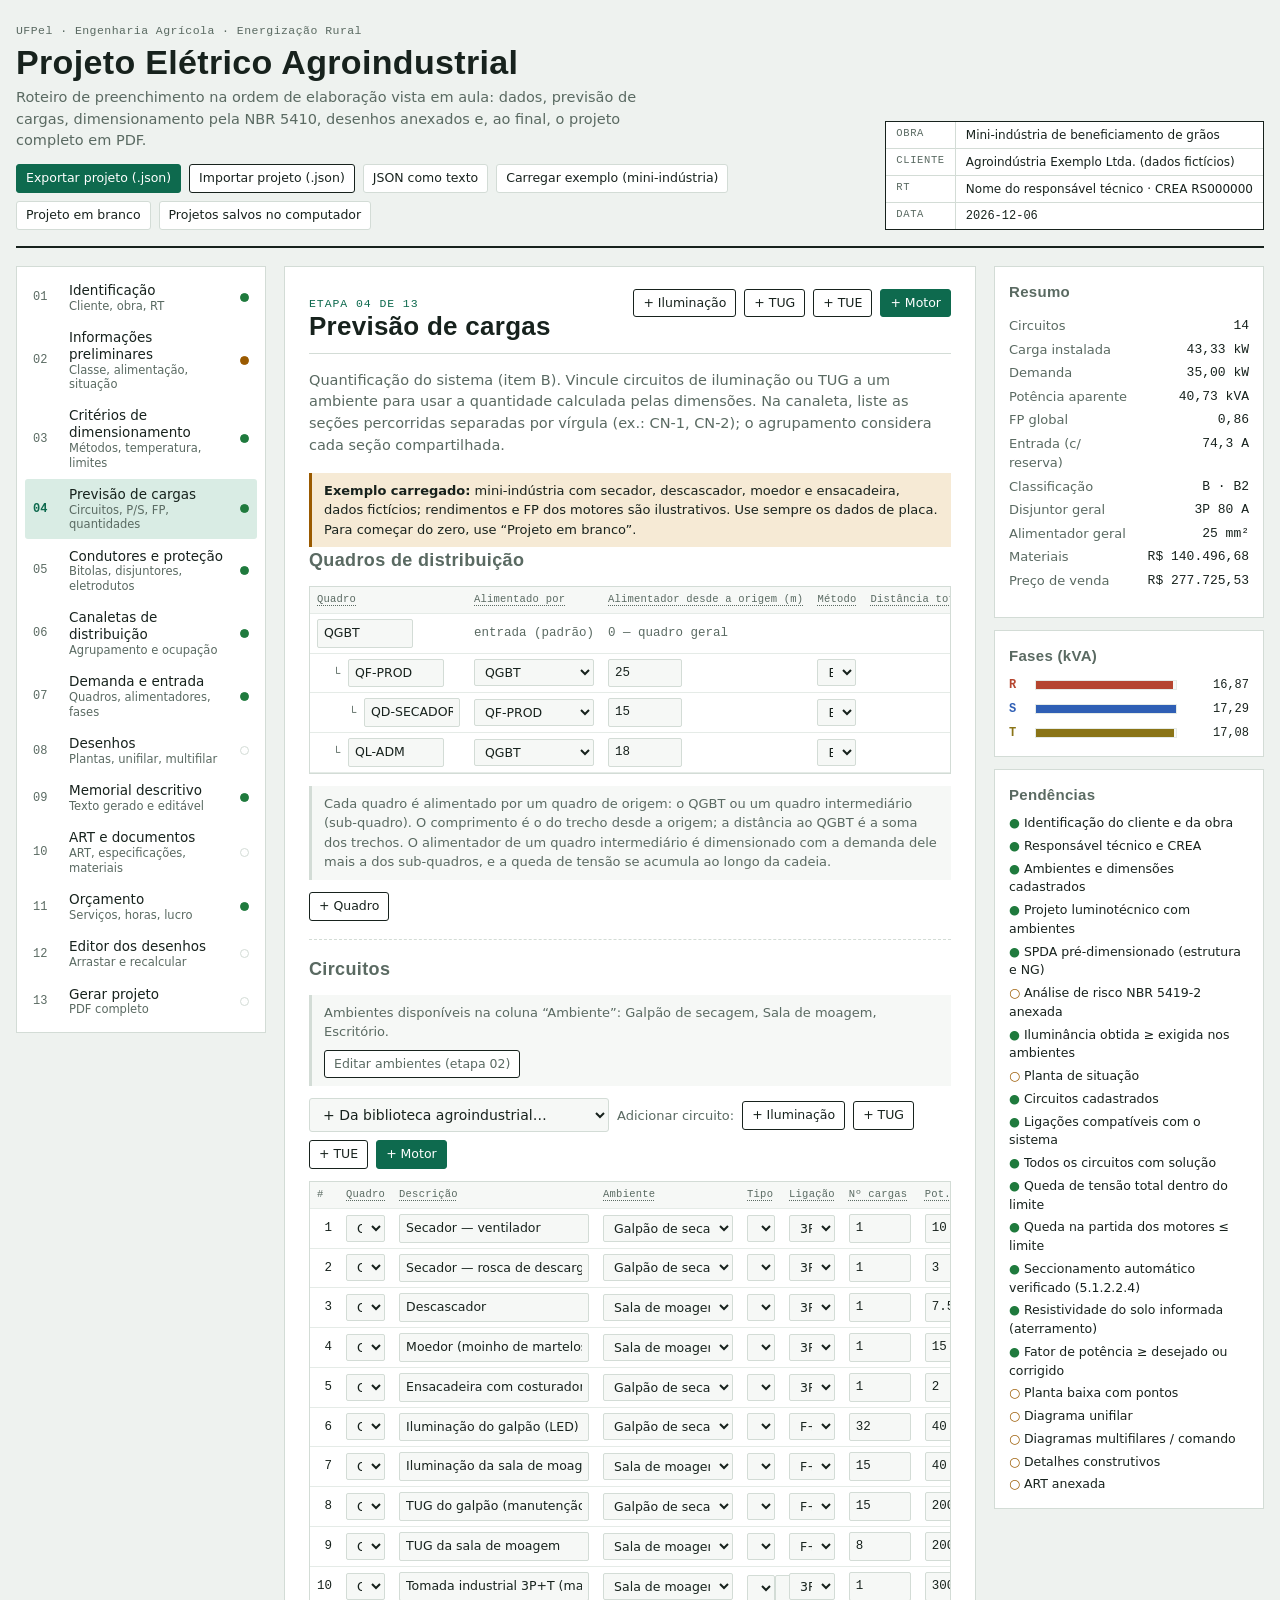
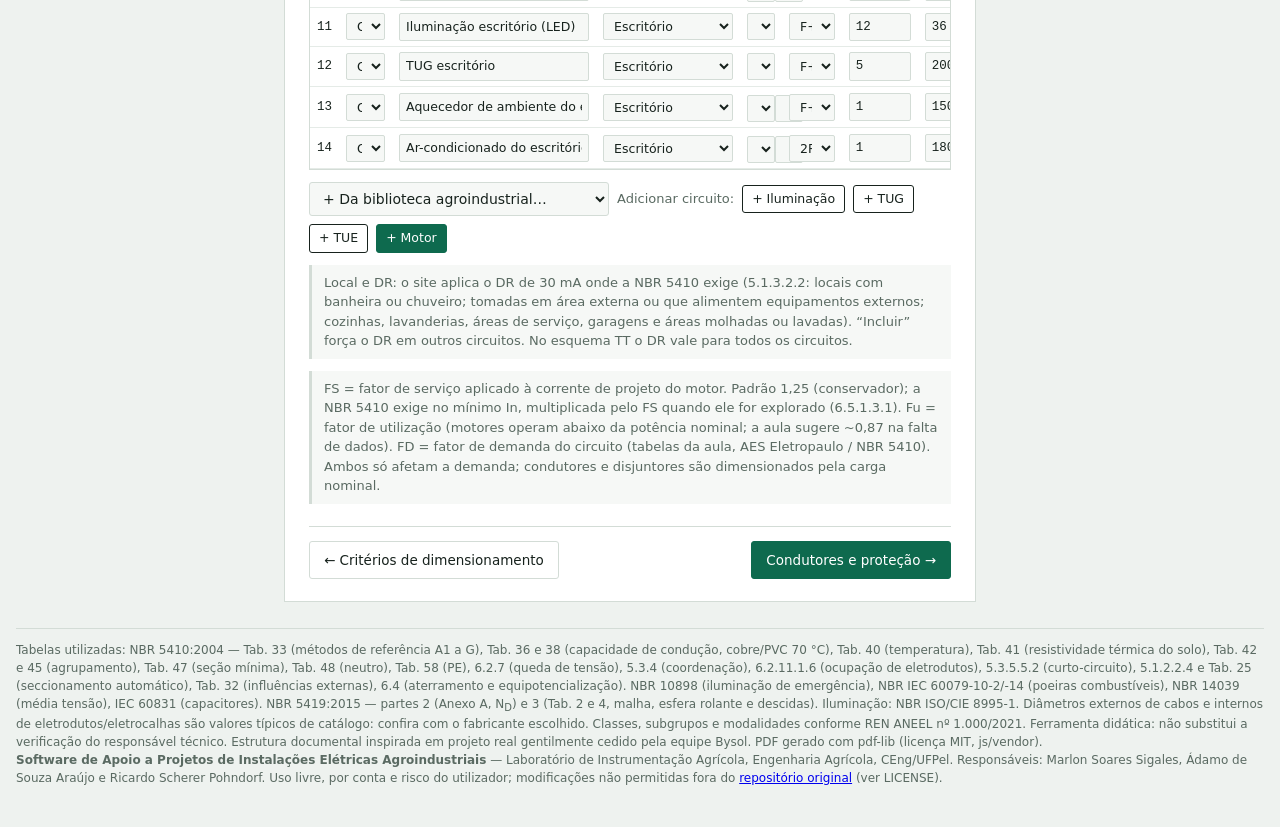
==== index.html @ 87362d8b "Duplo clique na planta abre o editor dos desenhos O croqui da planta (etapa 02 e, agora também, etap" ====
<!doctype html>
<html lang="pt-BR">
<head>
<meta charset="utf-8">
<meta name="viewport" content="width=device-width, initial-scale=1">
<title>Projeto Elétrico Agroindustrial</title>
<link rel="stylesheet" href="css/style.css?v=20261127-1800">
<script src="js/vendor/pdf-lib.min.js"></script>
</head>
<body>
<div class="wrap">
  <header class="top">
    <div>
      <div class="eyebrow">UFPel · Engenharia Agrícola · Energização Rural</div>
      <h1>Projeto Elétrico Agroindustrial</h1>
      <p class="lead">Roteiro de preenchimento na ordem de elaboração vista em aula: dados, previsão de cargas, dimensionamento pela NBR 5410, desenhos anexados e, ao final, o projeto completo em PDF.</p>
      <div class="actions">
        <button class="btn small primary" id="btnSave" type="button">Exportar projeto (.json)</button>
        <button class="btn small" id="btnOpen" type="button">Importar projeto (.json)</button>
        <button class="btn small ghost" id="btnTxt" type="button" aria-expanded="false" aria-controls="jsonPanel">JSON como texto</button>
        <button class="btn small ghost" id="btnSample" type="button">Carregar exemplo (mini-indústria)</button>
        <button class="btn small ghost" id="btnNew" type="button">Projeto em branco</button>
        <button class="btn small ghost" id="btnSrv" type="button" aria-expanded="false" aria-controls="serverPanel">Projetos salvos no computador</button>
        <input type="file" id="fileOpen" accept=".json,application/json">
      </div>
    </div>
    <div class="stamp" id="stamp"></div>
  </header>
  <section class="jsonpanel" id="serverPanel" hidden aria-label="Projetos salvos na pasta projetos/">
    <div>
      <h3>Salvar na pasta do servidor local</h3>
      <p class="note" id="srvStatus">Verificando o servidor PHP...</p>
      <label class="f" for="srvNome">Nome do arquivo<input id="srvNome" type="text" placeholder="ex.: mini-industria-turma-a"></label>
      <label class="chk"><input type="checkbox" id="srvAnexos" checked> Incluir anexos (desenhos) no arquivo</label>
      <div><button class="btn small primary" type="button" id="btnSrvSalvar">Salvar em projetos/</button></div>
    </div>
    <div>
      <h3>Projetos em projetos/</h3>
      <div class="tbl"><table><thead><tr><th>Arquivo</th><th>Obra</th><th>Atualizado</th><th></th></tr></thead><tbody id="srvLista"><tr><td colspan="4">—</td></tr></tbody></table></div>
      <div><button class="btn small ghost" type="button" id="btnSrvAtualizar">Atualizar lista</button></div>
    </div>
  </section>
  <section class="jsonpanel" id="jsonPanel" hidden aria-label="Importar e exportar JSON como texto">
    <div>
      <h3>Exportar</h3>
      <p class="note">Copie o texto e salve num arquivo .json, ou envie direto para um colega.</p>
      <label class="chk"><input type="checkbox" id="jsonAnexos"> Incluir anexos (desenhos em base64; o texto fica grande)</label>
      <textarea id="jsonOut" readonly aria-label="JSON do projeto atual"></textarea>
      <div><button class="btn small" type="button" id="btnCopy">Copiar JSON</button></div>
    </div>
    <div>
      <h3>Importar</h3>
      <p class="note">Cole o conteúdo de um .json exportado por esta ferramenta. O projeto atual será substituído.</p>
      <textarea id="jsonIn" aria-label="Colar JSON para importar" placeholder='{"formato":"projeto-eletrico-agro", ...}'></textarea>
      <div><button class="btn small primary" type="button" id="btnImpTxt">Importar texto colado</button></div>
    </div>
  </section>

  <div class="layout">
    <nav class="steps" aria-label="Etapas do projeto"><ol id="stepList"></ol></nav>
    <main class="sheet" id="sheet"></main>
    <aside class="summary" id="summary"></aside>
  </div>

  <p class="foot">Tabelas utilizadas: NBR 5410:2004 — Tab. 33 (métodos de referência A1 a G), Tab. 36 e 38 (capacidade de condução, cobre/PVC 70 °C), Tab. 40 (temperatura), Tab. 41 (resistividade térmica do solo), Tab. 42 e 45 (agrupamento), Tab. 47 (seção mínima), Tab. 48 (neutro), Tab. 58 (PE), 6.2.7 (queda de tensão), 5.3.4 (coordenação), 6.2.11.1.6 (ocupação de eletrodutos), 5.3.5.5.2 (curto-circuito), 5.1.2.2.4 e Tab. 25 (seccionamento automático), Tab. 32 (influências externas), 6.4 (aterramento e equipotencialização). NBR 10898 (iluminação de emergência), NBR IEC 60079-10-2/-14 (poeiras combustíveis), NBR 14039 (média tensão), IEC 60831 (capacitores). NBR 5419:2015 — partes 2 (Anexo A, N<sub>D</sub>) e 3 (Tab. 2 e 4, malha, esfera rolante e descidas). Iluminação: NBR ISO/CIE 8995-1. Diâmetros externos de cabos e internos de eletrodutos/eletrocalhas são valores típicos de catálogo: confira com o fabricante escolhido. Classes, subgrupos e modalidades conforme REN ANEEL nº 1.000/2021. Ferramenta didática: não substitui a verificação do responsável técnico. Estrutura documental inspirada em projeto real gentilmente cedido pela equipe Bysol. PDF gerado com pdf-lib (licença MIT, js/vendor).<br><b>Software de Apoio a Projetos de Instalações Elétricas Agroindustriais</b> — Laboratório de Instrumentação Agrícola, Engenharia Agrícola, CEng/UFPel. Responsáveis: Marlon Soares Sigales, Ádamo de Souza Araújo e Ricardo Scherer Pohndorf. Uso livre, por conta e risco do utilizador; modificações não permitidas fora do <a href="https://github.com/MarlonSigales/app-projetos-de-instalacoes-eletricas-agroindustriais" target="_blank" rel="noopener">repositório original</a> (ver LICENSE).</p>
</div>
<div class="toast" id="toast" hidden></div>
<script src="js/logos.js?v=20261127-1800"></script>
<script src="js/tabelas.js?v=20261127-1800"></script>
<script src="js/app.js?v=20261127-1800"></script>
<script src="js/servidor.js?v=20261127-1800"></script>
</body>
</html>
---- css/style.css ----
/* Projeto Elétrico Agroindustrial — estilos */
html{color-scheme:light}
body{margin:0}
img{max-width:100%}
[hidden]{display:none!important}
:root{
  --paper:#eef2ef; --sheet:#ffffff; --sheet-2:#f6f8f6; --ink:#17221d; --muted:#5a6a62; --line:#d3dcd6; --line-2:#e5ebe7;
  --accent:#0e6a4e; --accent-soft:#d9ece4; --accent-ink:#ffffff;
  --ok:#1f7a3d; --ok-soft:#dcefe1; --warn:#9a5a00; --warn-soft:#f6ead5; --bad:#b3261e; --bad-soft:#f7dedb;
  --phR:#b5452f; --phS:#2f5fb5; --phT:#8a7417;
  --display:"Barlow Condensed","Roboto Condensed","Arial Narrow","Segoe UI",Arial,sans-serif;
  --body:"IBM Plex Sans","Segoe UI",system-ui,Roboto,Arial,sans-serif;
  --mono:"IBM Plex Mono",ui-monospace,Menlo,Consolas,monospace;
}
@media (prefers-color-scheme: dark){
  :root:not([data-theme="light"]){
    color-scheme:dark;
    --paper:#0f1613; --sheet:#16201b; --sheet-2:#1b2621; --ink:#e4ebe7; --muted:#95a49c; --line:#2b3832; --line-2:#222e28;
    --accent:#4cc39a; --accent-soft:#1d3a2f; --accent-ink:#0a1c15;
    --ok:#5fcf85; --ok-soft:#173222; --warn:#e2a54a; --warn-soft:#3a2c14; --bad:#f08a80; --bad-soft:#3d1c19;
    --phR:#e07a62; --phS:#7ea2ec; --phT:#d4bb52;
  }
}
:root[data-theme="dark"]{
  color-scheme:dark;
  --paper:#0f1613; --sheet:#16201b; --sheet-2:#1b2621; --ink:#e4ebe7; --muted:#95a49c; --line:#2b3832; --line-2:#222e28;
  --accent:#4cc39a; --accent-soft:#1d3a2f; --accent-ink:#0a1c15;
  --ok:#5fcf85; --ok-soft:#173222; --warn:#e2a54a; --warn-soft:#3a2c14; --bad:#f08a80; --bad-soft:#3d1c19;
  --phR:#e07a62; --phS:#7ea2ec; --phT:#d4bb52;
}
*{box-sizing:border-box}
body{background:var(--paper);color:var(--ink);font-family:var(--body);font-size:14.5px;line-height:1.5;padding-inline:16px;padding-block:0 40px}
.wrap{max-width:1320px;margin:0 auto}
h1,h2,h3{font-family:var(--display);letter-spacing:.01em;text-wrap:balance;margin:0}
h1{font-size:34px;font-weight:700;line-height:1.05}
h2{font-size:26px;font-weight:600;line-height:1.1}
h3{font-size:18px;font-weight:600;letter-spacing:.02em;color:var(--muted)}
p{margin:0}
.mono,.num{font-family:var(--mono);font-variant-numeric:tabular-nums}
/* cabeçalho em forma de carimbo */
.top{display:grid;grid-template-columns:1fr auto;gap:16px;align-items:end;padding-block:22px 16px;border-bottom:2px solid var(--ink);margin-bottom:18px}
.top .eyebrow{font-family:var(--mono);font-size:11.5px;letter-spacing:.04em;color:var(--muted);margin-bottom:6px}
.top .lead{color:var(--muted);max-width:70ch;margin-top:6px}
.stamp{display:grid;grid-template-columns:auto auto;border:1.5px solid var(--ink);font-size:12px;background:var(--sheet)}
.stamp div{padding:4px 10px;border-bottom:1px solid var(--line)}
.stamp div:nth-child(odd){color:var(--muted);border-right:1px solid var(--line);font-family:var(--mono);font-size:10.5px;text-transform:uppercase;letter-spacing:.06em}
.stamp div:nth-last-child(-n+2){border-bottom:0}
@media (max-width:760px){.top{grid-template-columns:minmax(0,1fr)}.stamp{max-width:100%}}
.jsonpanel{display:grid;grid-template-columns:repeat(auto-fit,minmax(280px,1fr));gap:16px;background:var(--sheet);border:1px solid var(--line);padding:16px;margin-bottom:18px}
.jsonpanel>div{display:flex;flex-direction:column;gap:8px}
.jsonpanel textarea{min-height:160px;font-family:var(--mono);font-size:12px}
.actions{display:flex;flex-wrap:wrap;gap:8px;margin-top:12px}
.layout{display:grid;grid-template-columns:250px minmax(0,1fr) 270px;gap:18px;align-items:start}
@media (max-width:1150px){.layout{grid-template-columns:230px minmax(0,1fr)}.summary{grid-column:1/-1}}
@media (max-width:760px){.layout{grid-template-columns:minmax(0,1fr)}}
/* roteiro */
.steps{position:sticky;top:calc(env(safe-area-inset-top,0px) + 12px);background:var(--sheet);border:1px solid var(--line);padding:8px}
.steps ol{list-style:none;margin:0;padding:0;display:flex;flex-direction:column;gap:2px}
.steps button{all:unset;cursor:pointer;display:grid;grid-template-columns:30px 1fr auto;gap:6px;align-items:center;width:100%;padding:7px 8px;border-radius:3px;box-sizing:border-box}
.steps button:hover{background:var(--sheet-2)}
.steps button:focus-visible{outline:2px solid var(--accent);outline-offset:1px}
.steps .n{font-family:var(--mono);font-size:12px;color:var(--muted)}
.steps .l{font-size:13.5px;line-height:1.25}
.steps .l small{display:block;color:var(--muted);font-size:11.5px}
.steps .d{width:9px;height:9px;border-radius:50%;border:1.5px solid var(--line)}
.steps .d.done{background:var(--ok);border-color:var(--ok)}
.steps .d.part{background:var(--warn);border-color:var(--warn)}
.steps button[aria-current="step"]{background:var(--accent-soft)}
.steps button[aria-current="step"] .n{color:var(--accent);font-weight:600}
@media (max-width:760px){
  .steps{position:static;overflow-x:auto}
  .steps ol{flex-direction:row}
  .steps button{grid-template-columns:auto;min-width:112px;text-align:center;justify-items:center}
  .steps .l small{display:none}
}
/* folha principal */
.sheet{background:var(--sheet);border:1px solid var(--line);padding:22px 24px;min-width:0}
@media (max-width:560px){.sheet{padding:16px 14px}}
.sheet-head{display:flex;flex-wrap:wrap;gap:8px 16px;align-items:baseline;justify-content:space-between;border-bottom:1px solid var(--line);padding-bottom:12px;margin-bottom:16px}
.sheet-head .tag{font-family:var(--mono);font-size:11.5px;color:var(--accent);text-transform:uppercase;letter-spacing:.08em}
.intro{color:var(--muted);max-width:75ch;margin-bottom:16px}
.block{border-top:1px dashed var(--line);padding-top:16px;margin-top:18px;display:flex;flex-direction:column;gap:12px}
.grid{display:grid;grid-template-columns:repeat(auto-fill,minmax(210px,1fr));gap:12px 16px}
.grid.wide{grid-template-columns:repeat(auto-fill,minmax(300px,1fr))}
label.f{display:flex;flex-direction:column;gap:4px;font-size:12.5px;color:var(--muted)}
label.f span.h{font-size:11.5px;color:var(--muted);opacity:.85}
input,select,textarea{font:inherit;font-size:14px;color:var(--ink);background:var(--sheet-2);border:1px solid var(--line);border-radius:3px;padding:7px 9px;width:100%;min-width:0}
textarea{min-height:110px;resize:vertical;line-height:1.45}
input:focus,select:focus,textarea:focus{outline:2px solid var(--accent);outline-offset:0;border-color:var(--accent)}
input[type=number]{font-family:var(--mono);font-variant-numeric:tabular-nums}
.chk{display:flex;gap:8px;align-items:flex-start;font-size:13.5px;color:var(--ink)}
.chk input{width:auto;margin-top:3px}
.btn{all:unset;box-sizing:border-box;cursor:pointer;display:inline-flex;align-items:center;gap:6px;padding:8px 14px;border:1.5px solid var(--ink);border-radius:3px;font-weight:500;font-size:13.5px;background:var(--sheet)}
.btn:hover{background:var(--sheet-2)}
.btn:focus-visible{outline:2px solid var(--accent);outline-offset:2px}
.btn.primary{background:var(--accent);color:var(--accent-ink);border-color:var(--accent)}
.btn.primary:hover{filter:brightness(1.07)}
.btn.small{padding:4px 9px;font-size:12.5px;border-width:1px}
.btn.ghost{border-color:var(--line)}
.btn.danger{color:var(--bad);border-color:var(--line)}
.nav{display:flex;justify-content:space-between;gap:8px;margin-top:22px;padding-top:14px;border-top:1px solid var(--line)}
.note{font-size:13px;color:var(--muted);background:var(--sheet-2);border-left:3px solid var(--line);padding:8px 12px}
.note.warn{border-left-color:var(--warn);background:var(--warn-soft);color:var(--ink)}
.note.ok{border-left-color:var(--ok);background:var(--ok-soft);color:var(--ink)}
.note.bad{border-left-color:var(--bad);background:var(--bad-soft);color:var(--ink)}
.note b{font-weight:600}
/* tabelas */
.tbl{overflow-x:auto;border:1px solid var(--line)}
table{border-collapse:collapse;width:100%;font-size:12.5px}
th,td{padding:5px 7px;border-bottom:1px solid var(--line-2);text-align:left;white-space:nowrap;vertical-align:middle}
th{font-family:var(--mono);font-weight:500;font-size:10.5px;letter-spacing:.02em;color:var(--muted);background:var(--sheet-2);position:sticky;top:0}
td.r,th.r{text-align:right}
td.num{font-family:var(--mono);font-variant-numeric:tabular-nums;text-align:right}
tr.sub td{background:var(--sheet-2);font-weight:600}
.ct input,.ct select{padding:4px 6px;font-size:12.5px;border-radius:2px}
.ct input[type=number]{width:74px}
.ct input.w-s{width:62px}.ct input.w-m{width:96px}.ct input.w-l{width:190px}
.pill{display:inline-block;font-family:var(--mono);font-size:11px;padding:1px 7px;border-radius:10px;border:1px solid currentColor;white-space:nowrap}
.pill.ok{color:var(--ok);background:var(--ok-soft)}.pill.warn{color:var(--warn);background:var(--warn-soft)}.pill.bad{color:var(--bad);background:var(--bad-soft)}
.ph{font-family:var(--mono);font-weight:600}
.ph.R{color:var(--phR)}.ph.S{color:var(--phS)}.ph.T{color:var(--phT)}
/* anexos */
.att{display:grid;grid-template-columns:minmax(0,1fr) auto;gap:6px 14px;align-items:center;padding:12px;border:1px solid var(--line);background:var(--sheet-2)}
.att .t{font-weight:600}
.att .d{font-size:12.5px;color:var(--muted)}
.att ul{grid-column:1/-1;list-style:none;margin:0;padding:0;display:flex;flex-direction:column;gap:4px}
.att li{display:flex;justify-content:space-between;gap:8px;font-size:12.5px;font-family:var(--mono);background:var(--sheet);border:1px solid var(--line-2);padding:4px 8px;align-items:center}
.att li span{overflow:hidden;text-overflow:ellipsis;white-space:nowrap}
.drop{border-style:dashed}
.drop.over{border-color:var(--accent);background:var(--accent-soft)}
input[type=file]{display:none}
/* resumo */
.summary{position:sticky;top:calc(env(safe-area-inset-top,0px) + 12px);display:flex;flex-direction:column;gap:12px}
.card{background:var(--sheet);border:1px solid var(--line);padding:14px}
.card h3{margin-bottom:8px;font-size:15px}
.kv{display:grid;grid-template-columns:1fr auto;gap:4px 10px;font-size:13px}
.kv dt{color:var(--muted)}
.kv dd{margin:0;font-family:var(--mono);font-variant-numeric:tabular-nums;text-align:right}
.big{font-family:var(--display);font-size:30px;font-weight:600;line-height:1}
.bars{display:flex;flex-direction:column;gap:6px;margin-top:4px}
.bar{display:grid;grid-template-columns:18px 1fr 64px;gap:8px;align-items:center;font-size:12px}
.bar .track{height:10px;background:var(--sheet-2);border:1px solid var(--line-2);position:relative}
.bar .fill{position:absolute;inset:0 auto 0 0}
.fill.R{background:var(--phR)}.fill.S{background:var(--phS)}.fill.T{background:var(--phT)}
.pend{list-style:none;margin:0;padding:0;display:flex;flex-direction:column;gap:4px;font-size:12.5px}
.pend li::before{content:"○ ";color:var(--warn)}
.pend li.ok::before{content:"● ";color:var(--ok)}
.formula{font-family:var(--mono);font-size:12.5px;background:var(--sheet-2);border:1px solid var(--line-2);padding:8px 10px;overflow-x:auto;white-space:pre}
details{border:1px solid var(--line);background:var(--sheet-2);padding:8px 12px}
details summary{cursor:pointer;font-weight:600}
details[open] summary{margin-bottom:8px}
.toast{position:fixed;left:50%;transform:translateX(-50%);bottom:calc(env(safe-area-inset-bottom,0px) + 18px);background:var(--ink);color:var(--sheet);padding:10px 16px;border-radius:3px;font-size:13.5px;max-width:min(560px,calc(100% - 32px));z-index:10}
/* balões de ajuda */
.tipq{display:inline-grid;place-items:center;width:14px;height:14px;margin-left:5px;border-radius:50%;border:1px solid var(--line);font-family:var(--mono);font-size:9.5px;line-height:1;color:var(--muted);vertical-align:1px;cursor:help}
[data-tip]:hover>span>.tipq,[data-tip]:focus-within>span>.tipq{border-color:var(--accent);color:var(--accent)}
th[data-tip]{cursor:help;text-decoration:underline dotted;text-underline-offset:3px}
.tipbox{position:fixed;z-index:20;max-width:min(340px,calc(100vw - 16px));background:var(--ink);color:var(--sheet);font-size:12.5px;line-height:1.45;padding:8px 11px;border-radius:4px;box-shadow:0 4px 14px rgb(0 0 0/.18);pointer-events:none;white-space:normal;text-transform:none;letter-spacing:0;font-family:var(--body);font-weight:400}
.progress{height:6px;background:var(--sheet-2);border:1px solid var(--line);margin-top:10px}
.progress>div{height:100%;background:var(--accent);width:0}
.foot{margin-top:26px;font-size:12px;color:var(--muted);border-top:1px solid var(--line);padding-top:12px}
@media (prefers-reduced-motion:no-preference){.btn,.steps button{transition:background .15s}}
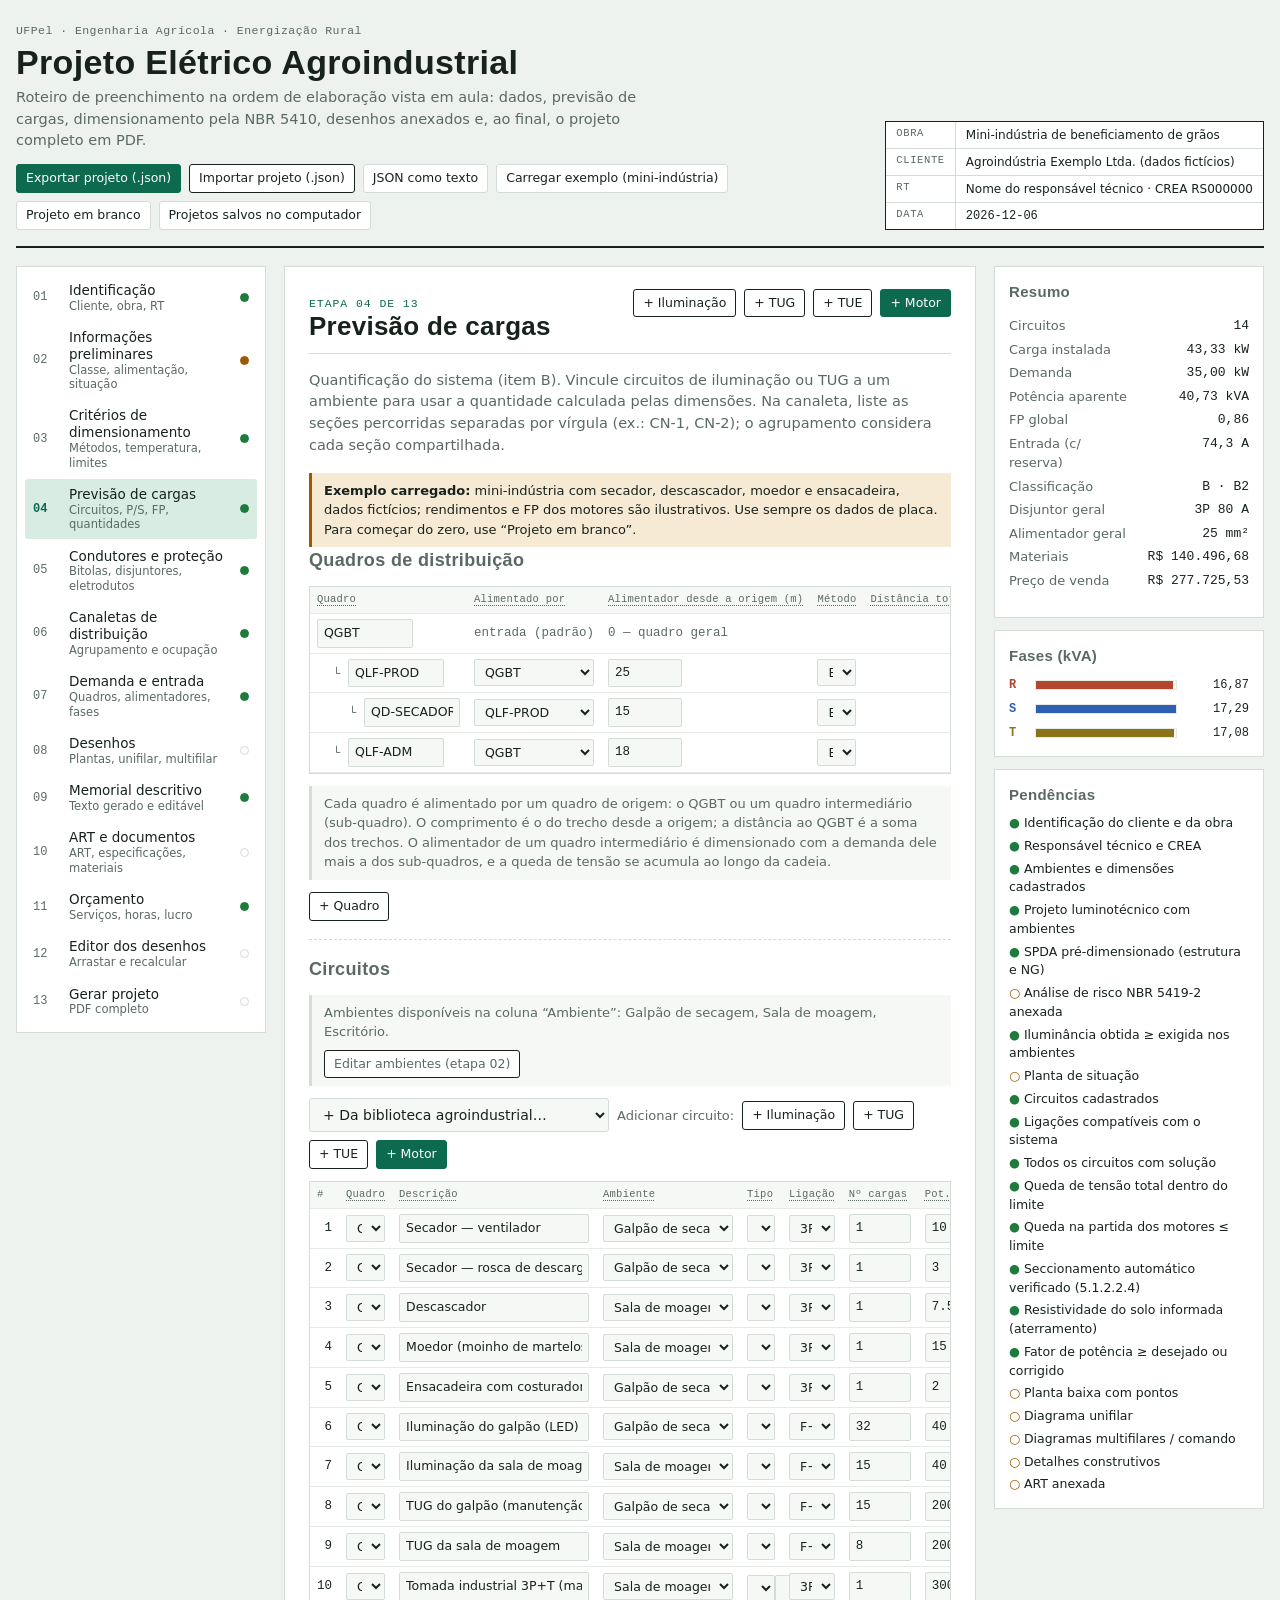
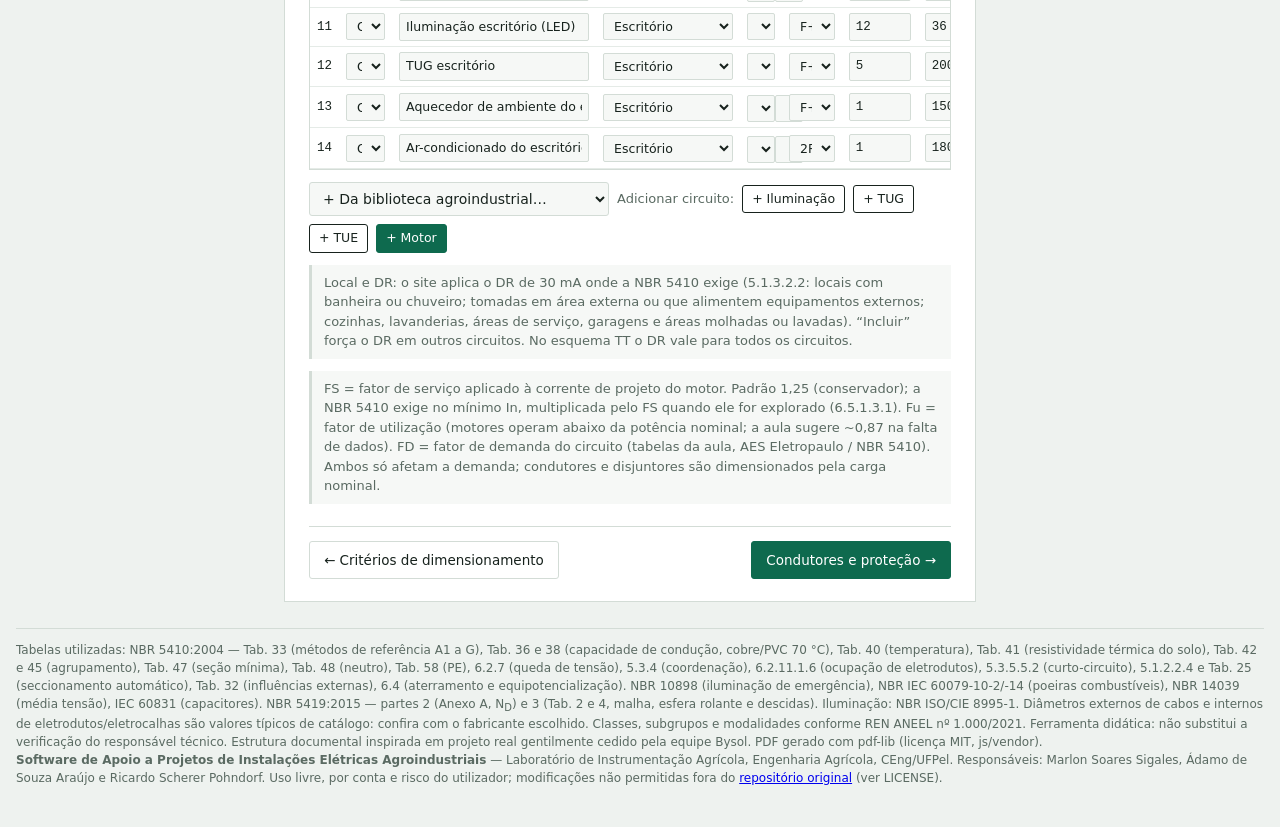
==== commit 8f200cd9: "Botão Atualizar no editor e sigla do quadro pelo conteúdo - Eletrodutos movidos ou dobrados ficam em" ====
--- a/index.html
+++ b/index.html
@@ -4,7 +4,7 @@
 <meta charset="utf-8">
 <meta name="viewport" content="width=device-width, initial-scale=1">
 <title>Projeto Elétrico Agroindustrial</title>
-<link rel="stylesheet" href="css/style.css?v=20261127-1800">
+<link rel="stylesheet" href="css/style.css?v=20261127-1915">
 <script src="js/vendor/pdf-lib.min.js"></script>
 </head>
 <body>
@@ -65,9 +65,9 @@
   <p class="foot">Tabelas utilizadas: NBR 5410:2004 — Tab. 33 (métodos de referência A1 a G), Tab. 36 e 38 (capacidade de condução, cobre/PVC 70 °C), Tab. 40 (temperatura), Tab. 41 (resistividade térmica do solo), Tab. 42 e 45 (agrupamento), Tab. 47 (seção mínima), Tab. 48 (neutro), Tab. 58 (PE), 6.2.7 (queda de tensão), 5.3.4 (coordenação), 6.2.11.1.6 (ocupação de eletrodutos), 5.3.5.5.2 (curto-circuito), 5.1.2.2.4 e Tab. 25 (seccionamento automático), Tab. 32 (influências externas), 6.4 (aterramento e equipotencialização). NBR 10898 (iluminação de emergência), NBR IEC 60079-10-2/-14 (poeiras combustíveis), NBR 14039 (média tensão), IEC 60831 (capacitores). NBR 5419:2015 — partes 2 (Anexo A, N<sub>D</sub>) e 3 (Tab. 2 e 4, malha, esfera rolante e descidas). Iluminação: NBR ISO/CIE 8995-1. Diâmetros externos de cabos e internos de eletrodutos/eletrocalhas são valores típicos de catálogo: confira com o fabricante escolhido. Classes, subgrupos e modalidades conforme REN ANEEL nº 1.000/2021. Ferramenta didática: não substitui a verificação do responsável técnico. Estrutura documental inspirada em projeto real gentilmente cedido pela equipe Bysol. PDF gerado com pdf-lib (licença MIT, js/vendor).<br><b>Software de Apoio a Projetos de Instalações Elétricas Agroindustriais</b> — Laboratório de Instrumentação Agrícola, Engenharia Agrícola, CEng/UFPel. Responsáveis: Marlon Soares Sigales, Ádamo de Souza Araújo e Ricardo Scherer Pohndorf. Uso livre, por conta e risco do utilizador; modificações não permitidas fora do <a href="https://github.com/MarlonSigales/app-projetos-de-instalacoes-eletricas-agroindustriais" target="_blank" rel="noopener">repositório original</a> (ver LICENSE).</p>
 </div>
 <div class="toast" id="toast" hidden></div>
-<script src="js/logos.js?v=20261127-1800"></script>
-<script src="js/tabelas.js?v=20261127-1800"></script>
-<script src="js/app.js?v=20261127-1800"></script>
-<script src="js/servidor.js?v=20261127-1800"></script>
+<script src="js/logos.js?v=20261127-1915"></script>
+<script src="js/tabelas.js?v=20261127-1915"></script>
+<script src="js/app.js?v=20261127-1915"></script>
+<script src="js/servidor.js?v=20261127-1915"></script>
 </body>
 </html>
